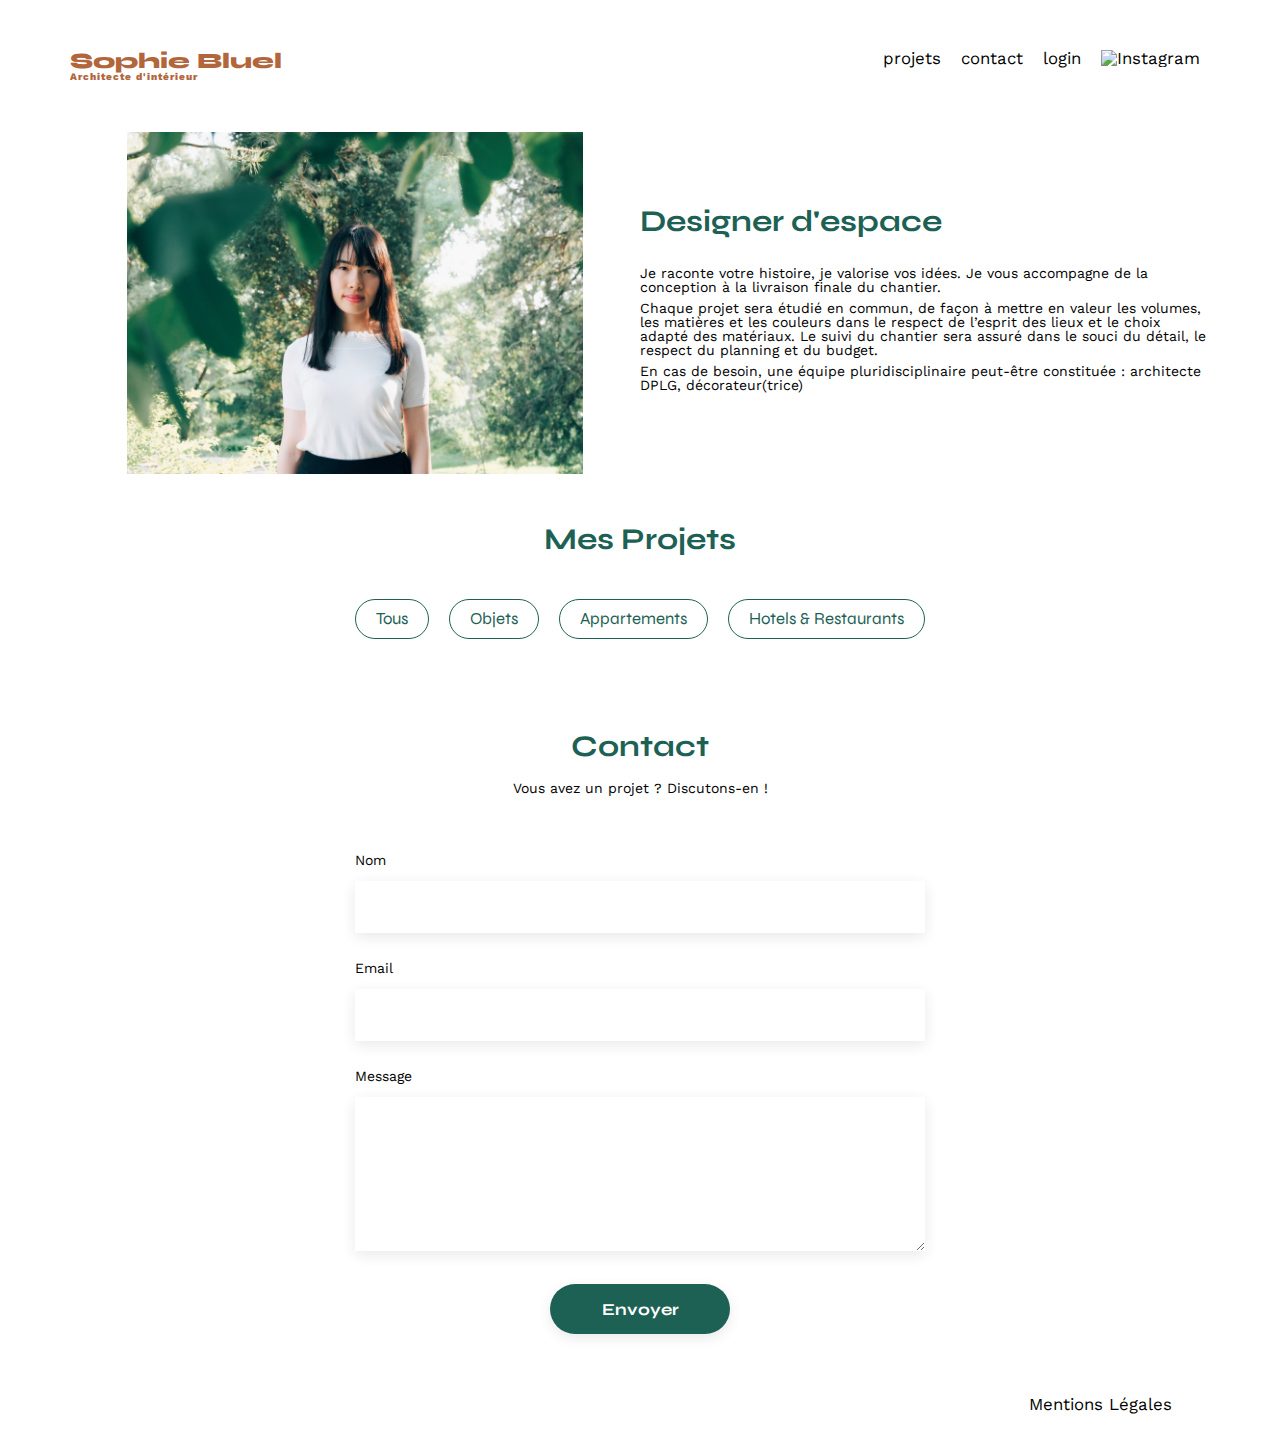
==== FrontEnd/index.html @ c488d3f1 "mode edition: démarrage" ====
<!DOCTYPE html>
<html lang="fr">
<head>
	<meta charset="UTF-8">
	<title>Sophie Bluel - Architecte d'intérieur</title>
	<meta name="viewport" content="width=device-width, initial-scale=1.0">
	<link rel="preconnect" href="https://fonts.googleapis.com">
	<link rel="preconnect" href="https://fonts.gstatic.com" crossorigin>
	<link href="https://fonts.googleapis.com/css2?family=Syne:wght@700;800&family=Work+Sans&display=swap" rel="stylesheet">
	<meta name="description" content="">
	<link rel="stylesheet" href="./assets/style.css">
	<script type="module" src="./main.js"></script>
	<script type="module" src="./login.js"></script>
	<script src="https://kit.fontawesome.com/590fd6c25f.js" crossorigin="anonymous"></script>
</head>
<body>
<header>
	<h1>Sophie Bluel <span>Architecte d'intérieur</span></h1>
	<nav>
		<ul>
			<li><a href="#portfolio">projets</a></li>
			<li><a href="#contact">contact</a></li>
			<li><a href="./login.html">login </a></li>
			<li><img src="./assets/icons/instagram.png" alt="Instagram"></li>
		</ul>
	</nav>
</header>
<main>
	<section id="introduction">
		<figure>
			<img src="./assets/images/sophie-bluel.png" alt="">
		</figure>
		<article>
			<h2>Designer d'espace</h2>
			<p>Je raconte votre histoire, je valorise vos idées. Je vous accompagne de la conception à la livraison finale du chantier.</p>
			<p>Chaque projet sera étudié en commun, de façon à mettre en valeur les volumes, les matières et les couleurs dans le respect de l’esprit des lieux et le choix adapté des matériaux. Le suivi du chantier sera assuré dans le souci du détail, le respect du planning et du budget.</p>
			<p>En cas de besoin, une équipe pluridisciplinaire peut-être constituée : architecte DPLG, décorateur(trice)</p>
		</article>
	</section>
	<section id="portfolio">
		<h2>Mes Projets</h2>
		<div class = "filtres" >
			<button class = "filtre" id="boutonTous"> Tous</button>
			<button class = "filtre" id="boutonObjets"> Objets</button>
			<button class = "filtre" id="boutonAppart"> Appartements</button>
			<button class = "filtre" id="boutonHotels"> Hotels & Restaurants</button>
		</div>	
		<div class="gallery">
		</div>
	</section>
	<section id="contact">
		<h2>Contact</h2>
		<p>Vous avez un projet ? Discutons-en !</p>
		<form action="#" method="post">
			<label for="name">Nom</label>
			<input type="text" name="name" id="name">
			<label for="email">Email</label>
			<input type="email" name="email" id="email">
			<label for="message">Message</label>
			<textarea name="message" id="message" cols="30" rows="10"></textarea>
			<input type="submit" value="Envoyer">
		</form>
	</section>
</main>

<footer>
	<nav>
		<ul>
			<li>Mentions Légales</li>
		</ul>
	</nav>
</footer>
</body>
</html>
---- FrontEnd/assets/style.css ----
/* http://meyerweb.com/eric/tools/css/reset/
   v2.0 | 20110126
   License: none (public domain)
*/

html, body, div, span, applet, object, iframe,
h1, h2, h3, h4, h5, h6, p, blockquote, pre,
a, abbr, acronym, address, big, cite, code,
del, dfn, em, img, ins, kbd, q, s, samp,
small, strike, sub, sup, tt, var,
b, u, i, center,
dl, dt, dd, ol, ul, li,
fieldset, form, label, legend,
table, caption, tbody, tfoot, thead, tr, th, td,
article, aside, canvas, details, embed,
figure, figcaption, footer, header, hgroup,
menu, nav, output, ruby, section, summary,
time, mark, audio, video {
	margin: 0;
	padding: 0;
	border: 0;
	font-size: 100%;
	font: inherit;
	vertical-align: baseline;
}
/* HTML5 display-role reset for older browsers */
article, aside, details, figcaption, figure,
footer, header, hgroup, menu, nav, section {
	display: block;
}
body {
	line-height: 1;
}
ol, ul {
	list-style: none;
}
blockquote, q {
	quotes: none;
}
blockquote:before, blockquote:after,
q:before, q:after {
	content: '';
	content: none;
}
table {
	border-collapse: collapse;
	border-spacing: 0;
}
/** end reset css**/
body {
	max-width: 1140px;
	margin:auto;
	font-family: 'Work Sans' ;
	font-size: 14px;
}
header {
	display: flex;
	justify-content: space-between;
	margin: 50px 0
}
section {
	margin: 50px 0
}

a {
	color: inherit; 
	text-decoration: inherit; 
  }

h1{
	display: flex;
	flex-direction: column;
	font-family: 'Syne';
	font-size: 22px;
	font-weight: 800;
	color: #B1663C
}

h1 > span {
	font-family: 'Work Sans';
	font-size:10px;
	letter-spacing: 0.1em;
;
}

h2{
	font-family: 'Syne';
	font-weight: 700;
	font-size: 30px;
	color: #1D6154
}
nav ul {
	display: flex;
	align-items: center;
	list-style-type: none;

}
nav li {
	padding: 0 10px;
	font-size: 1.2em;
}

li:hover {
	color: #B1663C;
}
#introduction {
	display: flex;
	align-items: center;
}
#introduction figure {
	flex: 1
}
#introduction img {
	display: block;
	margin: auto;
	width: 80%;
}

#introduction article {
	flex: 1
}
#introduction h2 {
	margin-bottom: 1em;
}

#introduction p {
	margin-bottom: 0.5em;
}
#portfolio h2 {
	text-align: center;
	margin-bottom: 1.5em;
}

.filtres {
	display: flex;
	justify-content: center;
	margin-bottom: 3em;
}

.filtre {
	display: flex;
	align-items: center;
	font-family: 'Syne';
	font-size: 1.2em;
	color: #1D6154;
	background-color: white;
	border-radius: 60px ;
	border: solid #1D6154 1px;
	height: 40px;
	padding: 0px 20px 0px 20px;
	margin: 0px 10px 0px 10px;
}

.filtre:focus {
	background-color: #1D6154;
	color: white;
}

.gallery {
	width: 100%;
	display: grid;
	grid-template-columns: 1fr 1fr 1fr;
	grid-column-gap: 20px;
	grid-row-gap: 20px;
}

.gallery img {
	width: 100%;

}
#contact, #login {
	width: 50%;
margin: auto;
}
#contact >*, #login > * {
	text-align: center;

}
#contact h2, #login h2{
	margin-bottom: 20px;
}
#contact form, #login form {
	text-align: left;
	margin-top:30px;
	display: flex;
	flex-direction: column;
}

#contact input, #login input {
	height: 50px;
	font-size: 1.2em;
	border: none;
	box-shadow: 0px 4px 14px rgba(0, 0, 0, 0.09);
}
#contact label, #login label {
	margin: 2em 0 1em 0;
}
#contact textarea {
	border: none;
	box-shadow: 0px 4px 14px rgba(0, 0, 0, 0.09);
}

#login a {
	color: black;
	display: flex;
	justify-content: center;
}



input[type="submit"]{
	font-family: 'Syne';
	font-weight: 700;
	color: white;
	background-color: #1D6154;
	margin : 2em auto ;
	width: 180px;
	text-align: center;
	border-radius: 60px ;
}

.errorDisplay {
	color: red;
	font-size: smaller;
}



footer nav ul {
	display: flex;
	justify-content: flex-end;
	margin: 2em
}
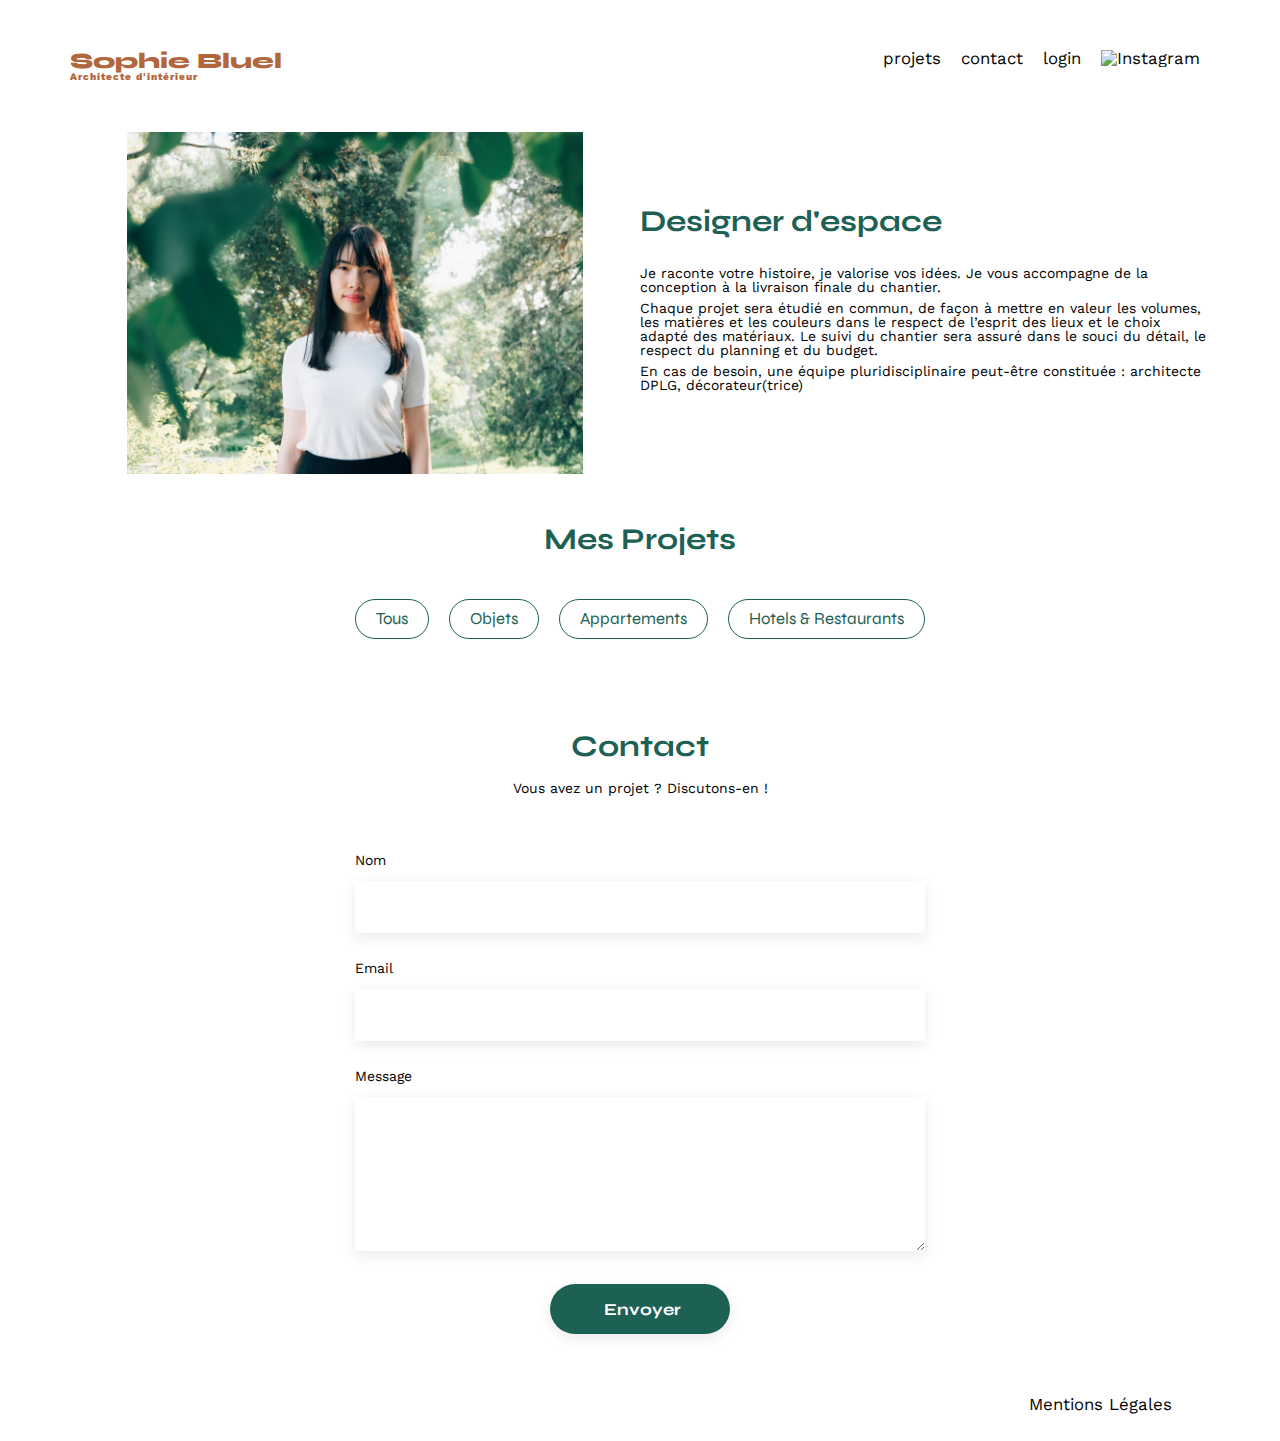
==== commit bb4beb12: "Visuels fenetre modale terminés" ====
--- a/FrontEnd/index.html
+++ b/FrontEnd/index.html
@@ -10,7 +10,7 @@
 	<meta name="description" content="">
 	<link rel="stylesheet" href="./assets/style.css">
 	<script type="module" src="./main.js"></script>
-	<script type="module" src="./login.js"></script>
+	<script type="module" src="./app.js"></script>
 	<script src="https://kit.fontawesome.com/590fd6c25f.js" crossorigin="anonymous"></script>
 </head>
 <body>
@@ -20,7 +20,7 @@
 		<ul>
 			<li><a href="#portfolio">projets</a></li>
 			<li><a href="#contact">contact</a></li>
-			<li><a href="./login.html">login </a></li>
+			<li><a id = "login" href="./login.html">login </a></li>
 			<li><img src="./assets/icons/instagram.png" alt="Instagram"></li>
 		</ul>
 	</nav>
@@ -39,11 +39,11 @@
 	</section>
 	<section id="portfolio">
 		<h2>Mes Projets</h2>
-		<div class = "filtres" >
-			<button class = "filtre" id="boutonTous"> Tous</button>
-			<button class = "filtre" id="boutonObjets"> Objets</button>
-			<button class = "filtre" id="boutonAppart"> Appartements</button>
-			<button class = "filtre" id="boutonHotels"> Hotels & Restaurants</button>
+		<div class = "filters" >
+			<button class = "filter" id="button-all"> Tous</button>
+			<button class = "filter" id="button-objects"> Objets</button>
+			<button class = "filter" id="button-flats"> Appartements</button>
+			<button class = "filter" id="button-hotels"> Hotels & Restaurants</button>
 		</div>	
 		<div class="gallery">
 		</div>
@@ -61,6 +61,10 @@
 			<input type="submit" value="Envoyer">
 		</form>
 	</section>
+	<aside class="modal"> <!-------->
+		<div class="modal-wrapper">
+		</div>
+	</aside>
 </main>
 
 <footer>
@@ -72,3 +76,5 @@
 </footer>
 </body>
 </html>
+
+<!----->--- a/FrontEnd/assets/style.css
+++ b/FrontEnd/assets/style.css
@@ -89,6 +89,8 @@
 	font-size: 30px;
 	color: #1D6154
 }
+
+
 nav ul {
 	display: flex;
 	align-items: center;
@@ -131,13 +133,13 @@
 	margin-bottom: 1.5em;
 }
 
-.filtres {
+.filters {
 	display: flex;
 	justify-content: center;
 	margin-bottom: 3em;
 }
 
-.filtre {
+.filter {
 	display: flex;
 	align-items: center;
 	font-family: 'Syne';
@@ -151,7 +153,7 @@
 	margin: 0px 10px 0px 10px;
 }
 
-.filtre:focus {
+.filter:focus {
 	background-color: #1D6154;
 	color: white;
 }
@@ -186,11 +188,14 @@
 	flex-direction: column;
 }
 
-#contact input, #login input {
+input, select {
 	height: 50px;
 	font-size: 1.2em;
 	border: none;
 	box-shadow: 0px 4px 14px rgba(0, 0, 0, 0.09);
+	background-color: #fff;
+	font-family: 'Work Sans';
+	padding-left: 10px;
 }
 #contact label, #login label {
 	margin: 2em 0 1em 0;
@@ -208,7 +213,7 @@
 
 
 
-input[type="submit"]{
+input[type="submit"] {
 	font-family: 'Syne';
 	font-weight: 700;
 	color: white;
@@ -219,6 +224,22 @@
 	border-radius: 60px ;
 }
 
+input[value="+ Ajouter photo"] {
+	font-family: 'Work sans';
+	font-weight: 100;
+	color: rgb(53,90,121);
+	background-color: rgb(198,208,215);
+	margin: 0;
+	width: 180px;
+	text-align: center;
+	border-radius: 60px ;
+}
+
+input[value="Valider"] {
+	margin-top:25px;
+	background-color: rgb(157,157,157);
+}
+
 .errorDisplay {
 	color: red;
 	font-size: smaller;
@@ -232,3 +253,96 @@
 	margin: 2em
 }
 
+.modal {
+	position: fixed;
+    display: flex;
+    align-items: center;
+    justify-content: center;
+    top: 0;
+    left: 0;
+    width: 100%;
+    height: 100%;
+	background: rgba(0, 0, 0, 0.8);
+}
+
+.modal-wrapper {
+	display:flex;
+	flex-direction: column;
+    width: 500px;
+	padding: 30px 30px 0px 30px;
+    background-color: #fff;
+	border-radius: 10px;
+}
+
+.modal-projects {
+	display: flex;
+	flex-wrap: wrap;
+	justify-content: space-between;
+	row-gap: 20px;
+	margin-left:30px;
+	margin-right:30px;
+	padding-bottom: 30px;
+	border-bottom: solid 1px rgb(170, 170, 170);
+}
+
+.modal-wrapper h3 {
+	font-size: 25px;
+	display: flex;
+	justify-content: center;
+	margin-bottom: 30px;
+}
+
+.modal-wrapper img {
+	height: 100px;
+	padding: 0px;
+}
+
+.navigationButtonsDiv {
+	display: flex;
+}
+
+.imageAndTrash {
+	position: relative;
+}
+
+.fa-trash-can {
+	background-color: black;
+	color: white;
+	padding: 3px;
+	border-radius: 2px;
+	position: absolute;
+	right: 2px;
+	top: 2px;
+}
+
+#uploadInsert {
+	display: flex;
+	flex-direction: column;
+	justify-content:space-evenly;
+	align-items: center;
+	background-color: rgb(230,239,244);
+	border-radius: 3px;
+	height: 169px;
+	
+}
+
+.fa-image {
+	color: rgb(198,208,215);
+	font-size: 60px;
+}
+
+.uploadForm {
+	display: flex;
+	flex-direction: column;
+	gap:10px;
+	margin-left: 30px;
+	margin-right: 30px;
+}
+
+hr {
+	border: 0.5px solid #B3B3B3;
+	width: -moz-available;
+	margin-bottom: 0px;
+	margin-top: 40px;
+}
+
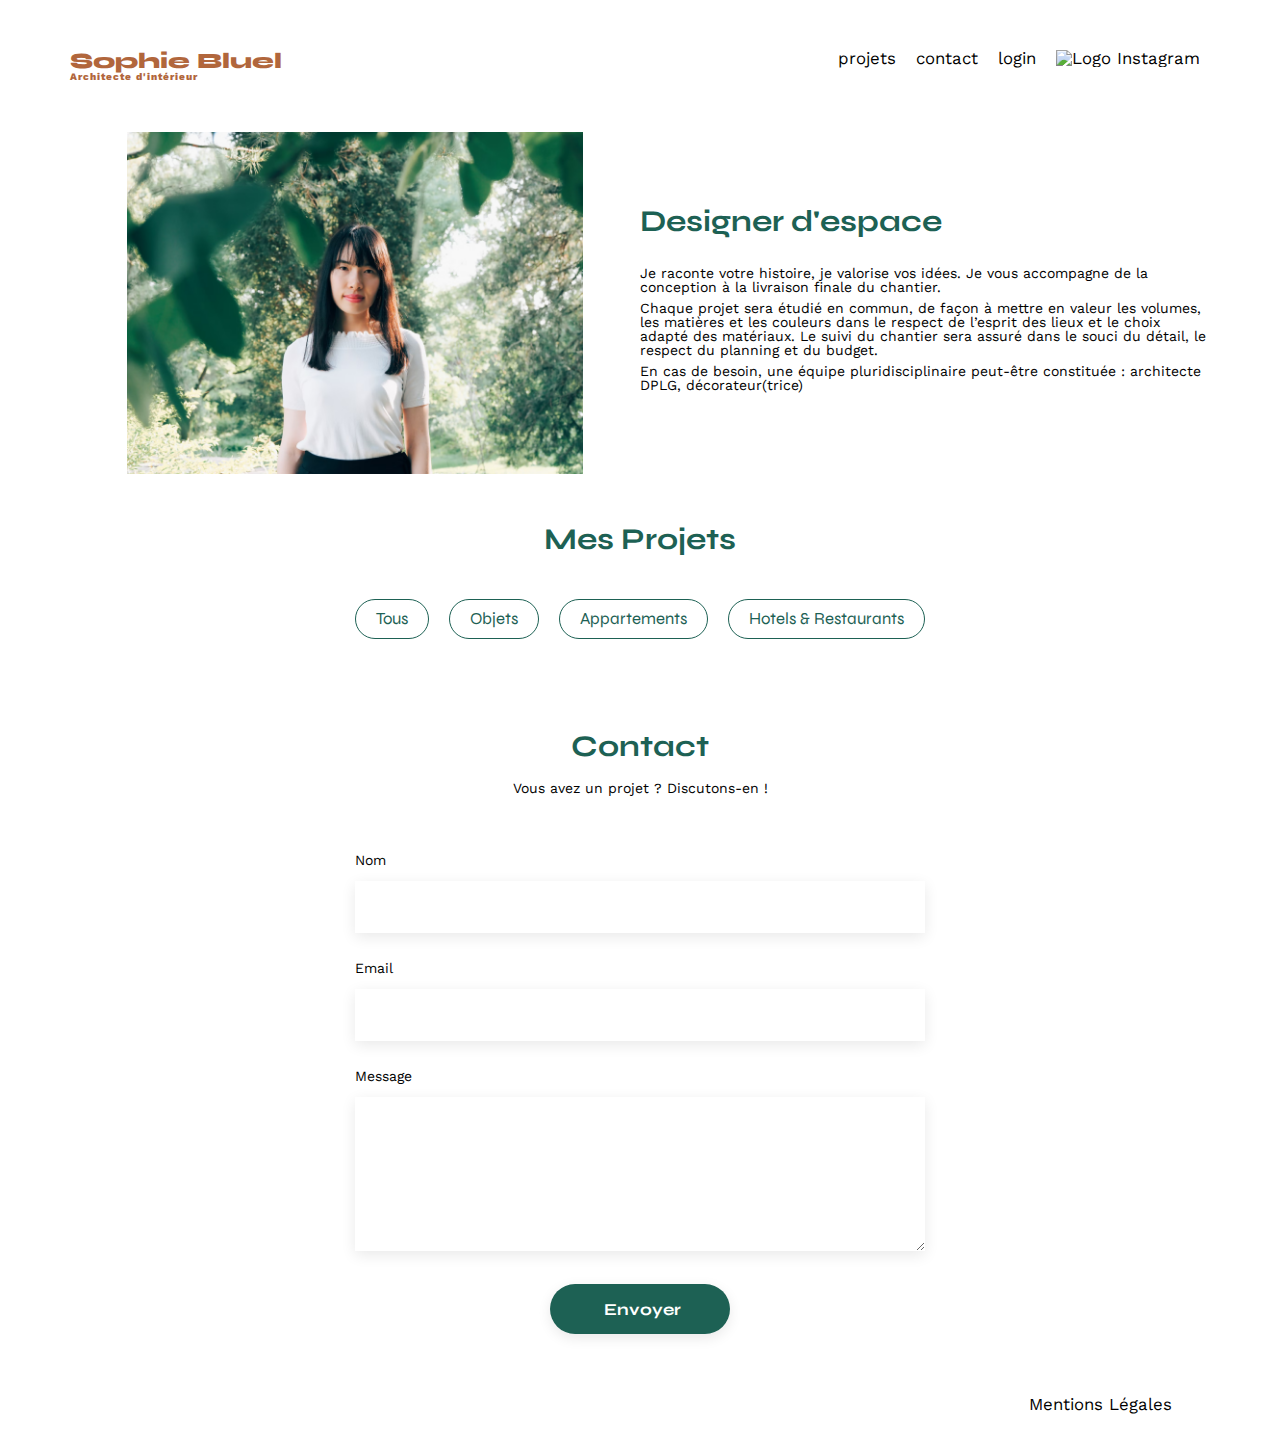
==== commit b22fe701: "fonction supprimer projet terminée - pré-test W3C" ====
--- a/FrontEnd/index.html
+++ b/FrontEnd/index.html
@@ -10,7 +10,6 @@
 	<meta name="description" content="">
 	<link rel="stylesheet" href="./assets/style.css">
 	<script type="module" src="./main.js"></script>
-	<script type="module" src="./app.js"></script>
 	<script src="https://kit.fontawesome.com/590fd6c25f.js" crossorigin="anonymous"></script>
 </head>
 <body>
@@ -21,14 +20,14 @@
 			<li><a href="#portfolio">projets</a></li>
 			<li><a href="#contact">contact</a></li>
 			<li><a id = "login" href="./login.html">login </a></li>
-			<li><img src="./assets/icons/instagram.png" alt="Instagram"></li>
+			<li><img src="./assets/icons/instagram.png" alt="Logo Instagram"></li>
 		</ul>
 	</nav>
 </header>
 <main>
 	<section id="introduction">
 		<figure>
-			<img src="./assets/images/sophie-bluel.png" alt="">
+			<img src="./assets/images/sophie-bluel.png" alt="Photo de l'architecte Sophie Bluel">
 		</figure>
 		<article>
 			<h2>Designer d'espace</h2>
@@ -74,6 +73,7 @@
 		</ul>
 	</nav>
 </footer>
+<!--<input type="file" id="file">--Outil image dans un form <input type="submit" id="fileButton" value="envoyer">--->
 </body>
 </html>
 
--- a/FrontEnd/assets/style.css
+++ b/FrontEnd/assets/style.css
@@ -133,6 +133,11 @@
 	margin-bottom: 1.5em;
 }
 
+#portfolio img {
+	aspect-ratio: 3/4;
+	object-fit: cover;
+}
+
 .filters {
 	display: flex;
 	justify-content: center;
@@ -277,8 +282,8 @@
 .modal-projects {
 	display: flex;
 	flex-wrap: wrap;
-	justify-content: space-between;
 	row-gap: 20px;
+	column-gap: 10px;
 	margin-left:30px;
 	margin-right:30px;
 	padding-bottom: 30px;
@@ -292,9 +297,11 @@
 	margin-bottom: 30px;
 }
 
-.modal-wrapper img {
+.imageAndTrash img {
 	height: 100px;
 	padding: 0px;
+	aspect-ratio: 3/4;
+	object-fit: cover;
 }
 
 .navigationButtonsDiv {
@@ -346,3 +353,6 @@
 	margin-top: 40px;
 }
 
+.projectImageInInsert{
+	height:inherit;
+}
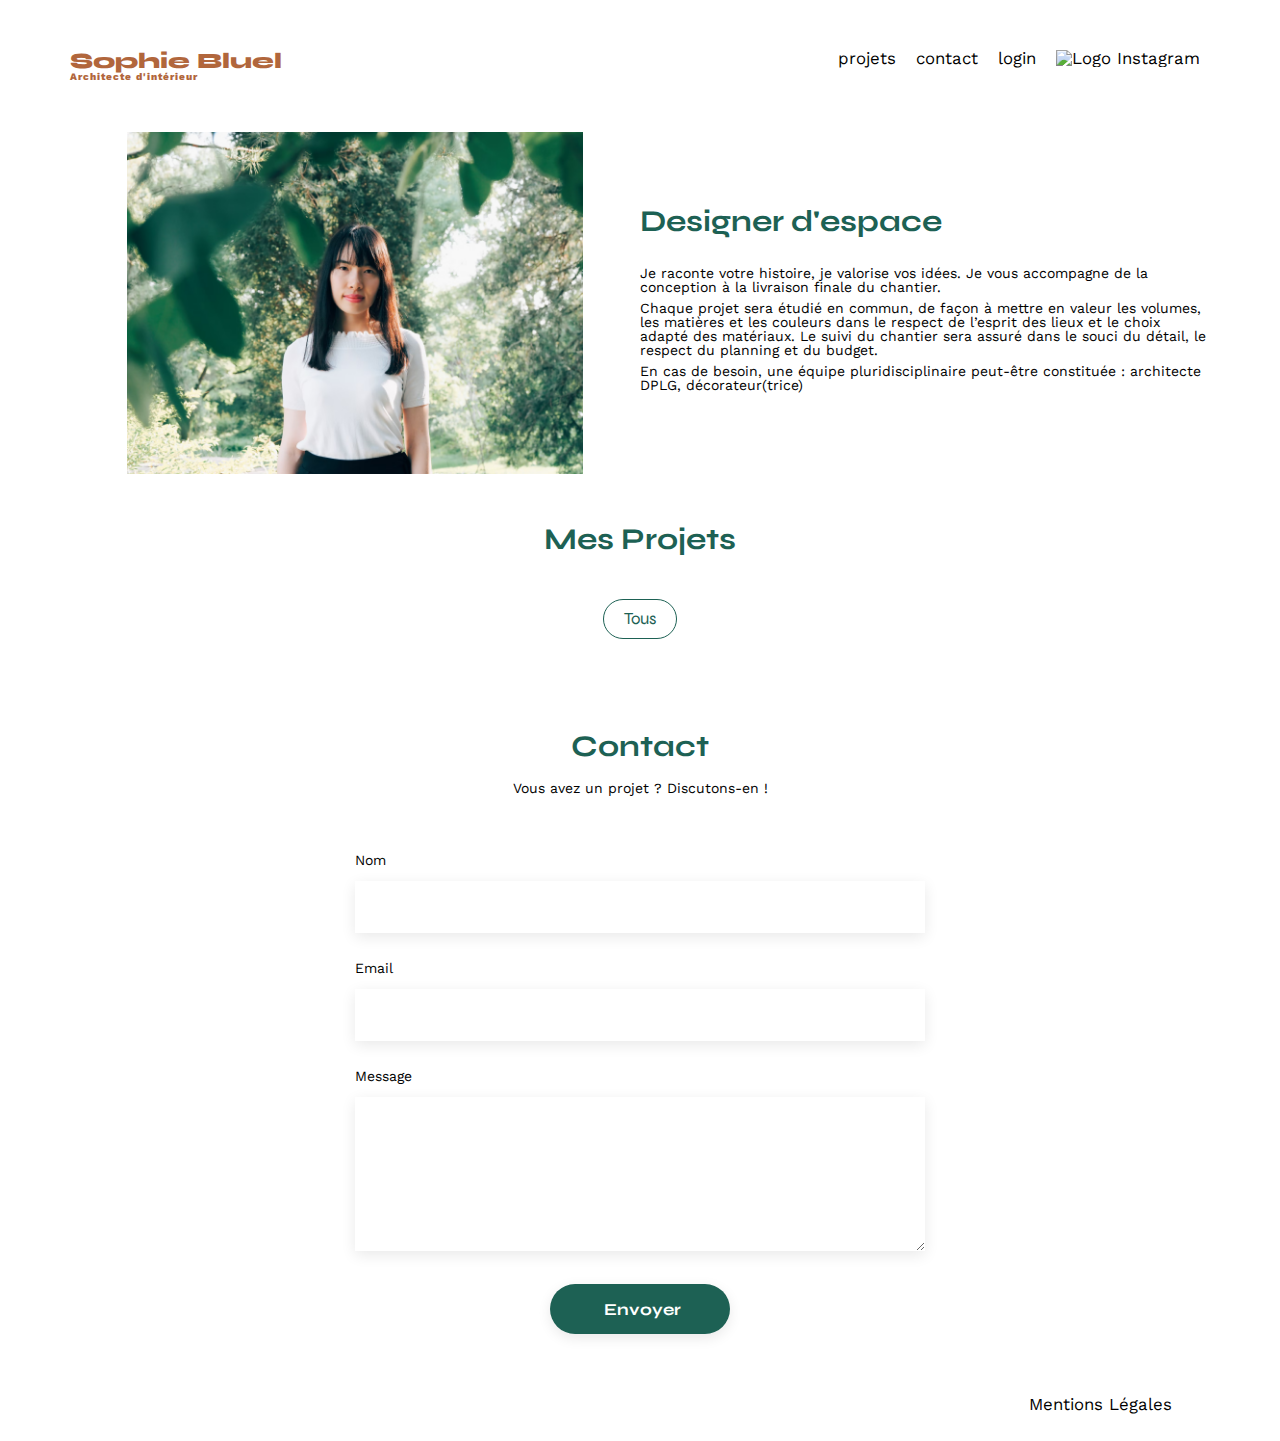
==== commit 975a7a3d: "générationdes boutons de catégories selon API" ====
--- a/FrontEnd/index.html
+++ b/FrontEnd/index.html
@@ -39,10 +39,7 @@
 	<section id="portfolio">
 		<h2>Mes Projets</h2>
 		<div class = "filters" >
-			<button class = "filter" id="button-all"> Tous</button>
-			<button class = "filter" id="button-objects"> Objets</button>
-			<button class = "filter" id="button-flats"> Appartements</button>
-			<button class = "filter" id="button-hotels"> Hotels & Restaurants</button>
+			<button class = "filter" id="button-all">Tous</button>
 		</div>	
 		<div class="gallery">
 		</div>
@@ -60,7 +57,7 @@
 			<input type="submit" value="Envoyer">
 		</form>
 	</section>
-	<aside class="modal"> <!-------->
+	<aside class="modal"> 
 		<div class="modal-wrapper">
 		</div>
 	</aside>
@@ -73,8 +70,5 @@
 		</ul>
 	</nav>
 </footer>
-<!--<input type="file" id="file">--Outil image dans un form <input type="submit" id="fileButton" value="envoyer">--->
 </body>
 </html>
-
-<!----->